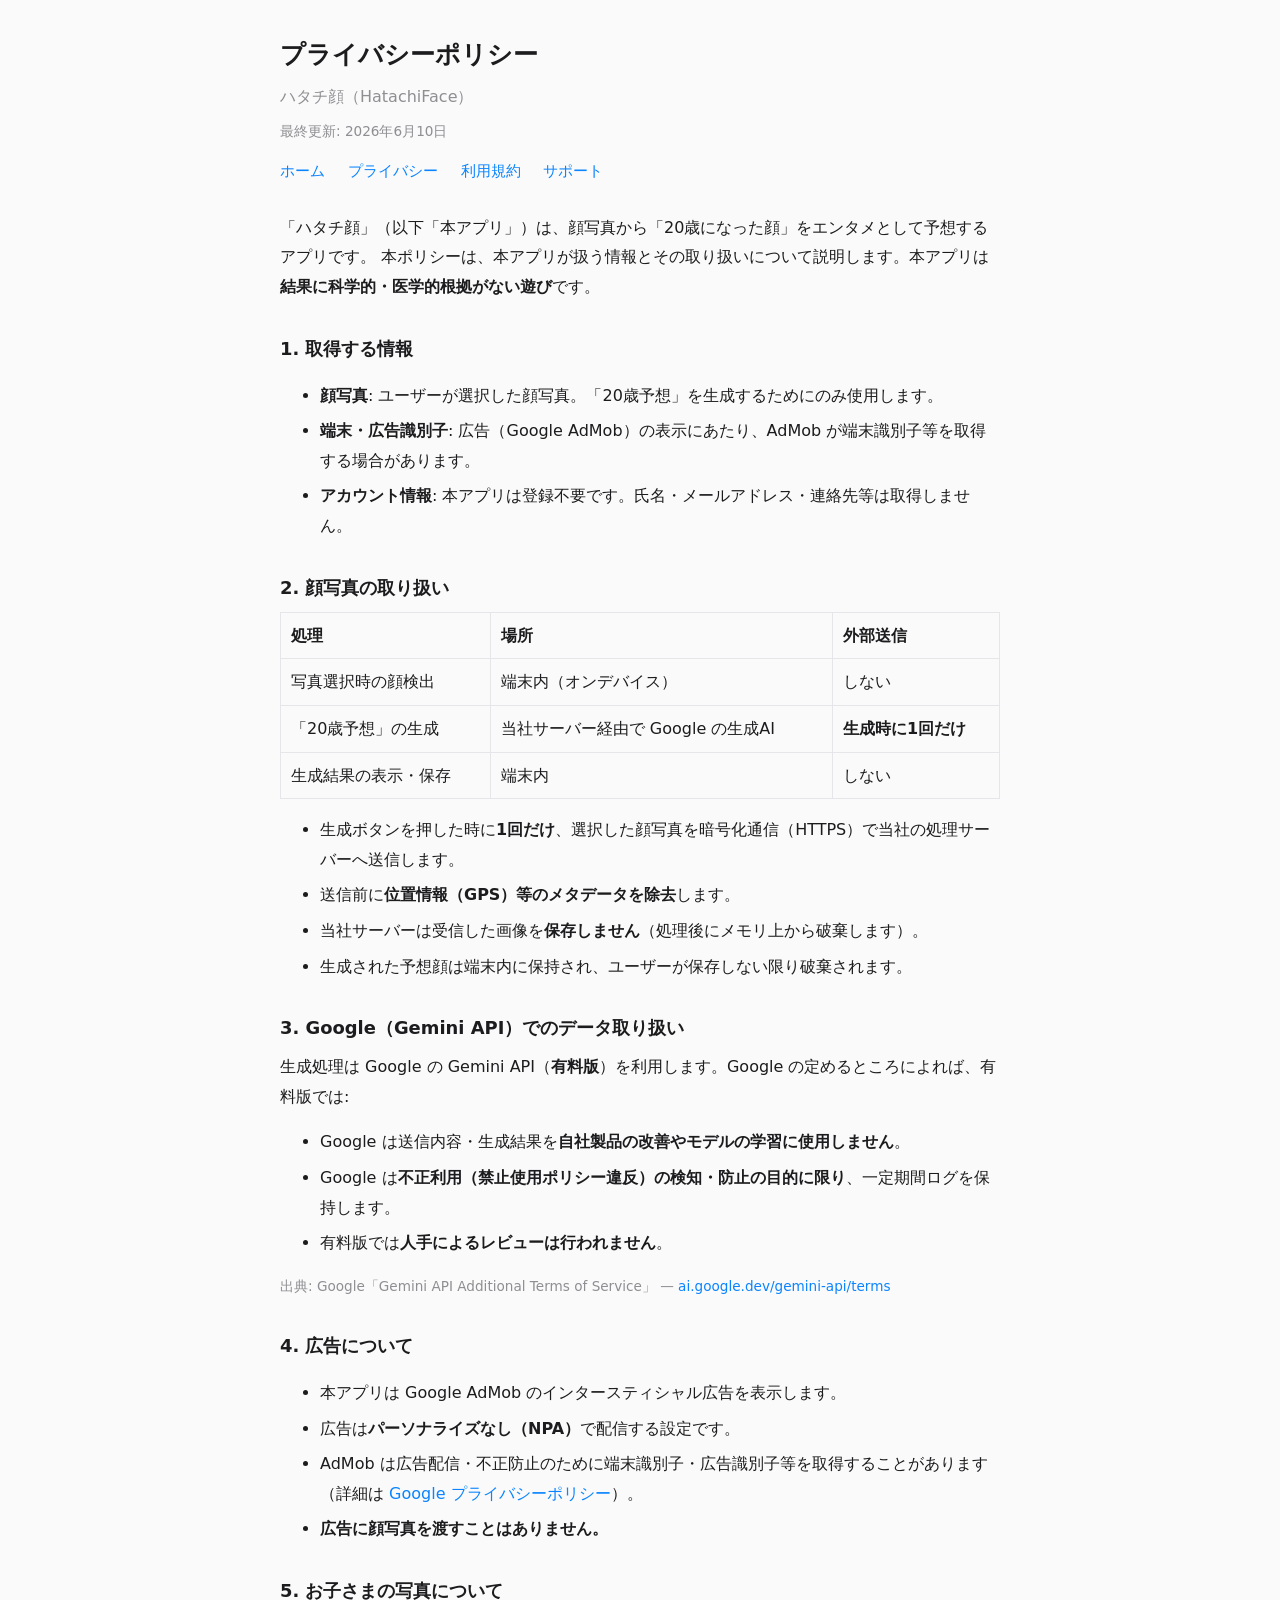
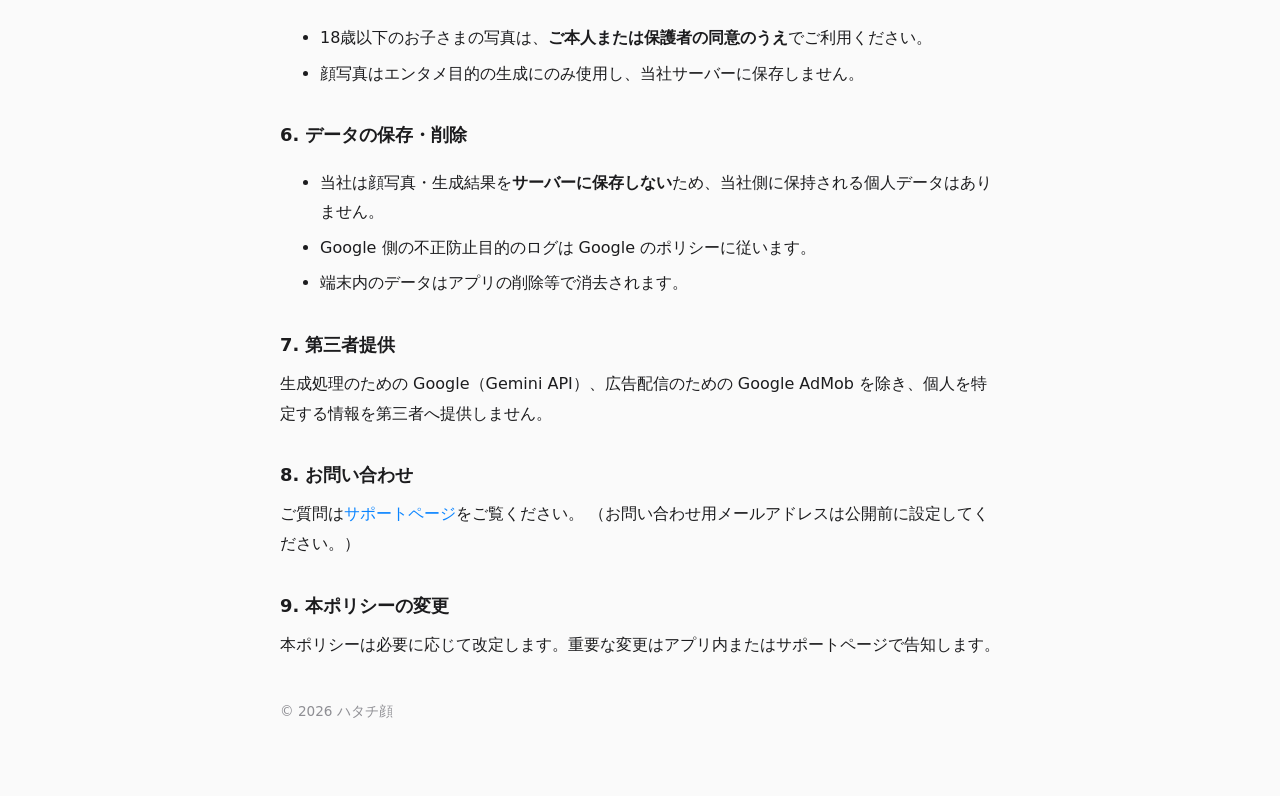
==== privacy.html @ 7a9083a8 "Publish App Store pages (privacy/terms/support)" ====
<!DOCTYPE html>
<html lang="ja">
<head>
<meta charset="utf-8">
<meta name="viewport" content="width=device-width, initial-scale=1">
<title>プライバシーポリシー — ハタチ顔</title>
<link rel="stylesheet" href="style.css">
</head>
<body>
<div class="wrap">
<header>
  <h1>プライバシーポリシー</h1>
  <p class="sub">ハタチ顔（HatachiFace）</p>
  <p class="muted">最終更新: 2026年6月10日</p>
</header>
<nav>
  <a href="index.html">ホーム</a>
  <a href="privacy.html">プライバシー</a>
  <a href="terms.html">利用規約</a>
  <a href="support.html">サポート</a>
</nav>

<p>「ハタチ顔」（以下「本アプリ」）は、顔写真から「20歳になった顔」をエンタメとして予想するアプリです。
本ポリシーは、本アプリが扱う情報とその取り扱いについて説明します。本アプリは<strong>結果に科学的・医学的根拠がない遊び</strong>です。</p>

<h2>1. 取得する情報</h2>
<ul>
  <li><strong>顔写真</strong>: ユーザーが選択した顔写真。「20歳予想」を生成するためにのみ使用します。</li>
  <li><strong>端末・広告識別子</strong>: 広告（Google AdMob）の表示にあたり、AdMob が端末識別子等を取得する場合があります。</li>
  <li><strong>アカウント情報</strong>: 本アプリは登録不要です。氏名・メールアドレス・連絡先等は取得しません。</li>
</ul>

<h2>2. 顔写真の取り扱い</h2>
<table>
  <tr><th>処理</th><th>場所</th><th>外部送信</th></tr>
  <tr><td>写真選択時の顔検出</td><td>端末内（オンデバイス）</td><td>しない</td></tr>
  <tr><td>「20歳予想」の生成</td><td>当社サーバー経由で Google の生成AI</td><td><strong>生成時に1回だけ</strong></td></tr>
  <tr><td>生成結果の表示・保存</td><td>端末内</td><td>しない</td></tr>
</table>
<ul>
  <li>生成ボタンを押した時に<strong>1回だけ</strong>、選択した顔写真を暗号化通信（HTTPS）で当社の処理サーバーへ送信します。</li>
  <li>送信前に<strong>位置情報（GPS）等のメタデータを除去</strong>します。</li>
  <li>当社サーバーは受信した画像を<strong>保存しません</strong>（処理後にメモリ上から破棄します）。</li>
  <li>生成された予想顔は端末内に保持され、ユーザーが保存しない限り破棄されます。</li>
</ul>

<h2>3. Google（Gemini API）でのデータ取り扱い</h2>
<p>生成処理は Google の Gemini API（<strong>有料版</strong>）を利用します。Google の定めるところによれば、有料版では:</p>
<ul>
  <li>Google は送信内容・生成結果を<strong>自社製品の改善やモデルの学習に使用しません</strong>。</li>
  <li>Google は<strong>不正利用（禁止使用ポリシー違反）の検知・防止の目的に限り</strong>、一定期間ログを保持します。</li>
  <li>有料版では<strong>人手によるレビューは行われません</strong>。</li>
</ul>
<p class="muted">出典: Google「Gemini API Additional Terms of Service」 —
<a href="https://ai.google.dev/gemini-api/terms">ai.google.dev/gemini-api/terms</a></p>

<h2>4. 広告について</h2>
<ul>
  <li>本アプリは Google AdMob のインタースティシャル広告を表示します。</li>
  <li>広告は<strong>パーソナライズなし（NPA）</strong>で配信する設定です。</li>
  <li>AdMob は広告配信・不正防止のために端末識別子・広告識別子等を取得することがあります（詳細は
    <a href="https://policies.google.com/privacy">Google プライバシーポリシー</a>）。</li>
  <li><strong>広告に顔写真を渡すことはありません。</strong></li>
</ul>

<h2>5. お子さまの写真について</h2>
<ul>
  <li>18歳以下のお子さまの写真は、<strong>ご本人または保護者の同意のうえ</strong>でご利用ください。</li>
  <li>顔写真はエンタメ目的の生成にのみ使用し、当社サーバーに保存しません。</li>
</ul>

<h2>6. データの保存・削除</h2>
<ul>
  <li>当社は顔写真・生成結果を<strong>サーバーに保存しない</strong>ため、当社側に保持される個人データはありません。</li>
  <li>Google 側の不正防止目的のログは Google のポリシーに従います。</li>
  <li>端末内のデータはアプリの削除等で消去されます。</li>
</ul>

<h2>7. 第三者提供</h2>
<p>生成処理のための Google（Gemini API）、広告配信のための Google AdMob を除き、個人を特定する情報を第三者へ提供しません。</p>

<h2>8. お問い合わせ</h2>
<p>ご質問は<a href="support.html">サポートページ</a>をご覧ください。
<!-- TODO(公開前): 連絡先メールアドレスを記載 -->（お問い合わせ用メールアドレスは公開前に設定してください。）</p>

<h2>9. 本ポリシーの変更</h2>
<p>本ポリシーは必要に応じて改定します。重要な変更はアプリ内またはサポートページで告知します。</p>

<footer class="muted">© 2026 ハタチ顔</footer>
</div>
</body>
</html>
---- style.css ----
:root { color-scheme: light dark; }
* { box-sizing: border-box; }
body {
  font-family: -apple-system, "Hiragino Kaku Gothic ProN", "Noto Sans JP", system-ui, sans-serif;
  line-height: 1.85; margin: 0; background: #fafafa; color: #1c1c1e;
}
.wrap { max-width: 760px; margin: 0 auto; padding: 32px 20px 72px; }
header h1 { font-size: 1.55rem; margin: 0 0 4px; }
header .sub { color: #8e8e93; margin: 0 0 8px; }
nav { margin: 12px 0 28px; font-size: .95rem; }
nav a { margin-right: 18px; }
h2 { font-size: 1.12rem; margin: 30px 0 8px; }
p, li { margin: 6px 0; }
.card { background:#fff; border:1px solid #e5e5ea; border-radius:14px; padding:14px 20px; }
.muted { color:#8e8e93; font-size:.85rem; }
a { color:#0a84ff; text-decoration: none; }
a:hover { text-decoration: underline; }
table { border-collapse: collapse; width: 100%; margin: 8px 0; }
td, th { border:1px solid #e5e5ea; padding:8px 10px; text-align:left; vertical-align:top; }
code { background: rgba(127,127,127,.15); padding:1px 5px; border-radius:5px; }
footer { margin-top: 40px; }
@media (prefers-color-scheme: dark) {
  body { background:#000; color:#e5e5ea; }
  a { color:#6cb6ff; }
  .card { background:#1c1c1e; border-color:#2c2c2e; }
  td, th { border-color:#2c2c2e; }
}
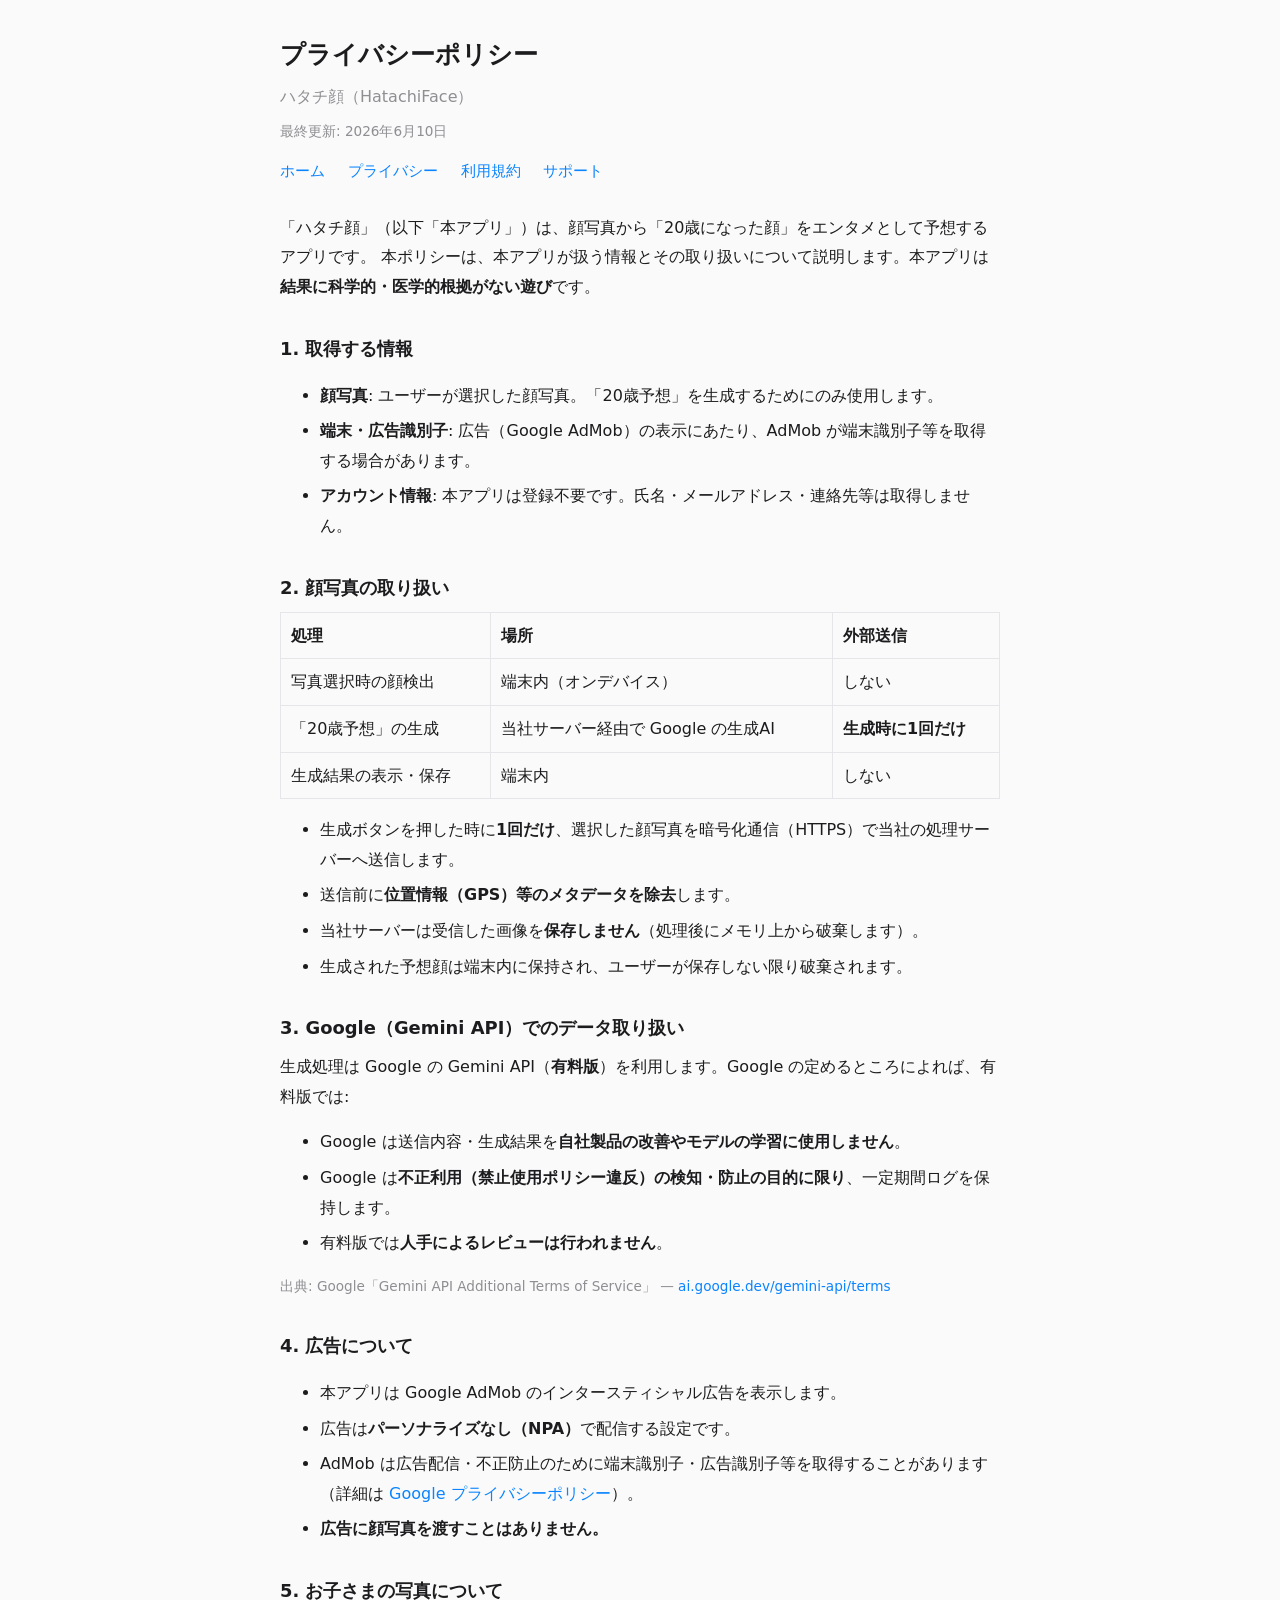
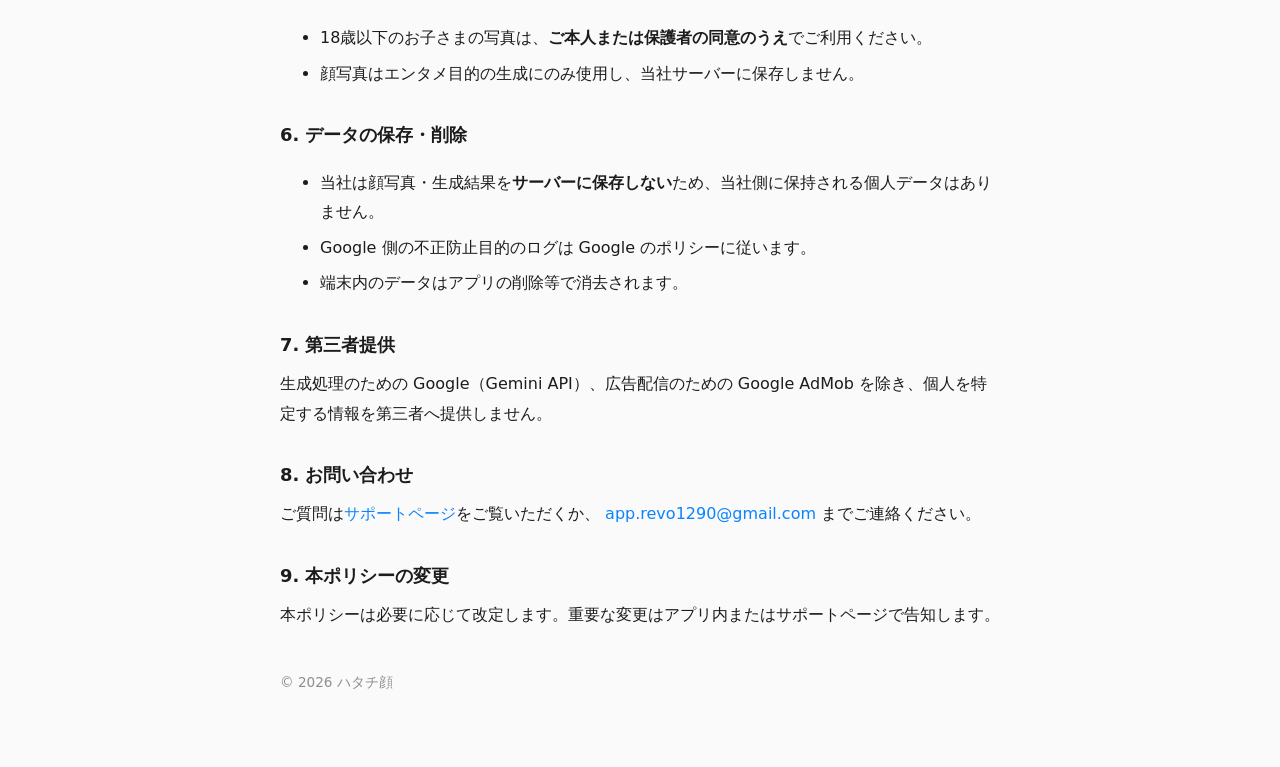
==== commit 0f94cc4d: "Set contact email (app.revo1290@gmail.com) on privacy/support" ====
--- a/privacy.html
+++ b/privacy.html
@@ -80,8 +80,8 @@
 <p>生成処理のための Google（Gemini API）、広告配信のための Google AdMob を除き、個人を特定する情報を第三者へ提供しません。</p>
 
 <h2>8. お問い合わせ</h2>
-<p>ご質問は<a href="support.html">サポートページ</a>をご覧ください。
-<!-- TODO(公開前): 連絡先メールアドレスを記載 -->（お問い合わせ用メールアドレスは公開前に設定してください。）</p>
+<p>ご質問は<a href="support.html">サポートページ</a>をご覧いただくか、
+<a href="mailto:app.revo1290@gmail.com">app.revo1290@gmail.com</a> までご連絡ください。</p>
 
 <h2>9. 本ポリシーの変更</h2>
 <p>本ポリシーは必要に応じて改定します。重要な変更はアプリ内またはサポートページで告知します。</p>
